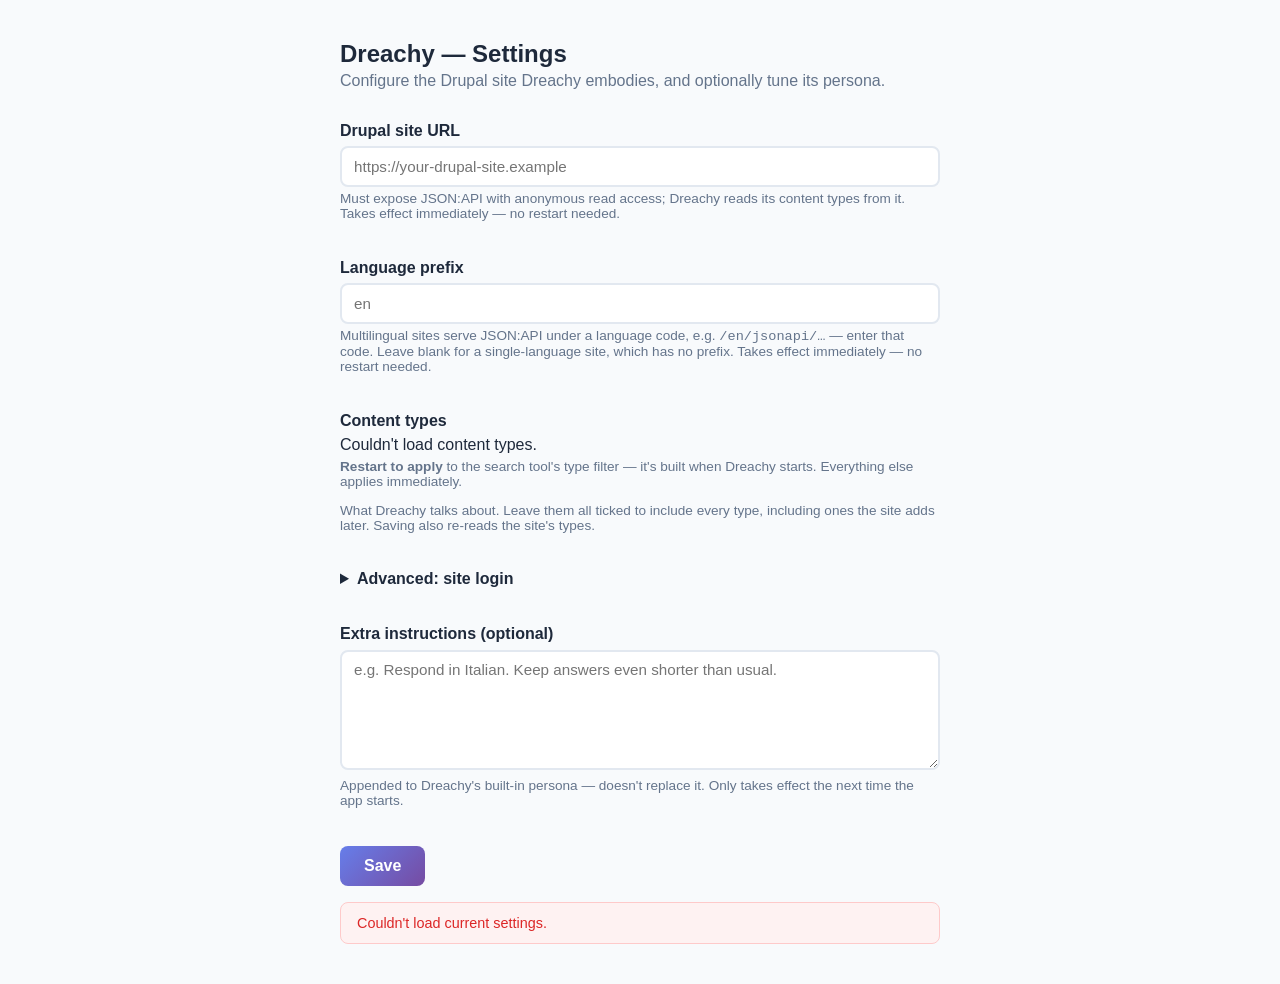
==== dreachy/static/index.html @ 60d21de6 "feat: settings page Advanced section for the optional site login Co-Authored-By: Claude Opus 5.5 <no" ====
<!doctype html>
<html lang="en">

<head>
	<meta charset="utf-8" />
	<meta name="viewport" content="width=device-width, initial-scale=1" />
	<title>Dreachy — Settings</title>
	<style>
		* {
			box-sizing: border-box;
		}

		body {
			font-family: -apple-system, BlinkMacSystemFont, "Segoe UI", Roboto, sans-serif;
			max-width: 640px;
			margin: 40px auto;
			padding: 0 20px;
			color: #1e293b;
			background: #f8fafc;
		}

		h1 {
			font-size: 1.5rem;
			margin-bottom: 0.25rem;
		}

		p.subtitle {
			color: #64748b;
			margin-top: 0;
			margin-bottom: 2rem;
		}

		label {
			display: block;
			font-weight: 600;
			margin-bottom: 0.4rem;
		}

		.hint {
			font-weight: 400;
			color: #64748b;
			font-size: 0.85rem;
			margin-top: 0.3rem;
		}

		input[type="url"],
		textarea {
			width: 100%;
			padding: 0.6rem 0.75rem;
			border: 2px solid #e2e8f0;
			border-radius: 8px;
			font-size: 0.95rem;
			font-family: inherit;
		}

		input[type="url"]:focus,
		textarea:focus {
			outline: none;
			border-color: #667eea;
		}

		textarea {
			min-height: 120px;
			resize: vertical;
		}

		fieldset {
			border: none;
			padding: 0;
			margin: 0 0 1.5rem 0;
		}

		legend {
			font-weight: 600;
			margin-bottom: 0.4rem;
			padding: 0;
		}

		.type-option {
			display: flex;
			align-items: center;
			gap: 0.5rem;
			font-weight: 400;
			margin-bottom: 0.3rem;
		}

		details {
			margin: 0 0 1.5rem 0;
		}

		summary {
			font-weight: 600;
			cursor: pointer;
			margin-bottom: 0.8rem;
		}

		input[type="text"],
		input[type="password"],
		select {
			width: 100%;
			padding: 0.6rem 0.75rem;
			border: 2px solid #e2e8f0;
			border-radius: 8px;
			font-size: 0.95rem;
			font-family: inherit;
		}

		button {
			background: linear-gradient(135deg, #667eea, #764ba2);
			color: white;
			border: none;
			padding: 0.7rem 1.5rem;
			border-radius: 8px;
			font-size: 1rem;
			font-weight: 600;
			cursor: pointer;
		}

		button:disabled {
			opacity: 0.6;
			cursor: not-allowed;
		}

		#status {
			margin-top: 1rem;
			padding: 0.75rem 1rem;
			border-radius: 8px;
			font-size: 0.9rem;
			display: none;
		}

		#status.success {
			display: block;
			background: #dcfce7;
			color: #166534;
			border: 1px solid #bbf7d0;
		}

		#status.error {
			display: block;
			background: #fef2f2;
			color: #dc2626;
			border: 1px solid #fecaca;
		}
	</style>
</head>

<body>
	<h1>Dreachy — Settings</h1>
	<p class="subtitle">Configure the Drupal site Dreachy embodies, and optionally tune its persona.</p>

	<form id="config-form">
		<fieldset>
			<label for="base_url">Drupal site URL</label>
			<input type="url" id="base_url" placeholder="https://your-drupal-site.example" required />
			<p class="hint">Must expose JSON:API with anonymous read access; Dreachy reads its content types
				from it. Takes effect immediately — no restart needed.</p>
		</fieldset>

		<fieldset>
			<label for="language_prefix">Language prefix</label>
			<input type="text" id="language_prefix" placeholder="en" />
			<p class="hint">Multilingual sites serve JSON:API under a language code, e.g.
				<code>/en/jsonapi/…</code> — enter that code. Leave blank for a single-language site, which
				has no prefix. Takes effect immediately — no restart needed.</p>
		</fieldset>

		<fieldset>
			<legend>Content types</legend>
			<div id="types">
				<p class="hint">Loading…</p>
			</div>
			<p class="hint"><strong>Restart to apply</strong> to the search tool's type filter — it's built when
				Dreachy starts. Everything else applies immediately.</p>
			<p class="hint">What Dreachy talks about. Leave them all ticked to include every type, including ones
				the site adds later. Saving also re-reads the site's types.</p>
		</fieldset>

		<details id="advanced">
			<summary>Advanced: site login</summary>
			<fieldset>
				<label for="auth_mode">Login</label>
				<select id="auth_mode">
					<option value="none">None — anonymous (default)</option>
					<option value="oauth">OAuth client credentials</option>
				</select>
				<p class="hint">Only needed if the content Dreachy should read isn't public. See
					<code>docs/drupal-setup.md</code> for creating the OAuth client on the site.</p>
			</fieldset>
			<fieldset>
				<label for="oauth_client_id">Client ID</label>
				<input type="text" id="oauth_client_id" autocomplete="off" />
			</fieldset>
			<fieldset>
				<label for="oauth_client_secret">Client secret</label>
				<input type="password" id="oauth_client_secret" autocomplete="new-password" placeholder="Not set" />
				<label class="type-option"><input type="checkbox" id="oauth_clear_secret" /> Remove the saved
					secret</label>
				<p class="hint">Write-only: a saved secret is never shown here. Leave the field blank to keep it.</p>
			</fieldset>
			<p class="hint" id="auth_status"></p>
		</details>

		<fieldset>
			<label for="extra_instructions">Extra instructions (optional)</label>
			<textarea id="extra_instructions"
				placeholder="e.g. Respond in Italian. Keep answers even shorter than usual."></textarea>
			<p class="hint">Appended to Dreachy's built-in persona — doesn't replace it. Only takes effect the next
				time the app starts.</p>
		</fieldset>

		<button type="submit" id="save-btn">Save</button>
	</form>

	<div id="status"></div>

	<script>
		const form = document.getElementById("config-form");
		const baseUrlInput = document.getElementById("base_url");
		const extraInstructionsInput = document.getElementById("extra_instructions");
		const languagePrefixInput = document.getElementById("language_prefix");
		const statusEl = document.getElementById("status");
		const saveBtn = document.getElementById("save-btn");
		const typesEl = document.getElementById("types");
		// True only while the boxes show the site's own types. On the built-in
		// fallback, or when the URL/prefix is changed in this same save, the boxes
		// don't describe the site being saved, so the saved selection is left alone.
		let typesFromSite = false;
		let loadedBaseUrl = "";
		let loadedLocale = "";

		const authModeInput = document.getElementById("auth_mode");
		const clientIdInput = document.getElementById("oauth_client_id");
		const clientSecretInput = document.getElementById("oauth_client_secret");
		const clearSecretInput = document.getElementById("oauth_clear_secret");
		const authStatusEl = document.getElementById("auth_status");

		async function loadAuth() {
			try {
				const data = await (await fetch("/api/auth")).json();
				authModeInput.value = data.auth;
				clientIdInput.value = data.client_id;
				clientSecretInput.value = "";
				clearSecretInput.checked = false;
				clientSecretInput.placeholder = data.client_secret_set ? "Saved — leave blank to keep it" : "Not set";
				authStatusEl.textContent = data.auth === "oauth" && !data.active
					? "OAuth is selected but the client ID or secret is missing, so Dreachy is using anonymous access."
					: "";
				if (data.auth === "oauth") document.getElementById("advanced").open = true;
			} catch (e) {
				authStatusEl.textContent = "Couldn't load the login settings.";
			}
		}

		async function saveAuth() {
			const resp = await fetch("/api/auth", {
				method: "POST",
				headers: { "Content-Type": "application/json" },
				body: JSON.stringify({
					auth: authModeInput.value,
					client_id: clientIdInput.value,
					client_secret: clientSecretInput.value || null,
					clear_client_secret: clearSecretInput.checked,
				}),
			});
			if (!resp.ok) throw new Error("couldn't save the login settings");
		}

		async function loadTypes() {
			typesFromSite = false;
			try {
				const resp = await fetch("/api/schema");
				const data = await resp.json();
				const rows = data.types.map((type) => {
					const row = document.createElement("label");
					row.className = "type-option";
					const box = document.createElement("input");
					box.type = "checkbox";
					box.value = type.id;
					box.checked = type.enabled;
					box.disabled = !data.discovered;
					// A text node, never innerHTML: labels come from the site.
					row.append(box, document.createTextNode(`${type.label} (${type.id})`));
					return row;
				});
				if (!data.discovered) {
					const note = document.createElement("p");
					note.className = "hint";
					note.textContent = "Couldn't read content types from the site, so Dreachy is using its "
						+ "built-in defaults. Check the site URL, then save to try again.";
					rows.unshift(note);
				}
				typesEl.replaceChildren(...rows);
				typesFromSite = data.discovered;
			} catch (e) {
				typesEl.textContent = "Couldn't load content types.";
			}
		}

		function selectedTypes() {
			if (!typesFromSite) return null;
			if (baseUrlInput.value !== loadedBaseUrl || languagePrefixInput.value !== loadedLocale) return null;
			const boxes = [...typesEl.querySelectorAll("input[type=checkbox]")];
			const ticked = boxes.filter((box) => box.checked).map((box) => box.value);
			// All ticked (or none) means every type, including ones the site adds later.
			return ticked.length === boxes.length ? [] : ticked;
		}

		function showStatus(message, isError) {
			statusEl.textContent = message;
			statusEl.className = isError ? "error" : "success";
		}

		async function loadConfig() {
			try {
				const resp = await fetch("/api/config");
				const data = await resp.json();
				baseUrlInput.value = data.base_url || "";
				extraInstructionsInput.value = data.extra_instructions || "";
				// Empty is a real setting (no prefix), so don't fall back to a default here.
				languagePrefixInput.value = data.locale ?? "";
				loadedBaseUrl = baseUrlInput.value;
				loadedLocale = languagePrefixInput.value;
			} catch (e) {
				showStatus("Couldn't load current settings.", true);
			}
		}

		form.addEventListener("submit", async (e) => {
			e.preventDefault();
			saveBtn.disabled = true;
			try {
				const resp = await fetch("/api/config", {
					method: "POST",
					headers: { "Content-Type": "application/json" },
					body: JSON.stringify({
						base_url: baseUrlInput.value,
						extra_instructions: extraInstructionsInput.value,
						locale: languagePrefixInput.value,
						types: selectedTypes(),
					}),
				});
				const data = await resp.json();
				if (!resp.ok) throw new Error(data.detail || "Save failed");
				await saveAuth();
				await loadAuth();
				loadedBaseUrl = baseUrlInput.value;
				loadedLocale = languagePrefixInput.value;
				showStatus(
					"Saved. Site settings are active immediately; instruction changes apply next time Dreachy starts.",
					false
				);
				await loadTypes();
			} catch (e) {
				showStatus("Couldn't save settings: " + e.message, true);
			} finally {
				saveBtn.disabled = false;
			}
		});

		loadConfig();
		loadAuth();
		loadTypes();
	</script>
</body>

</html>
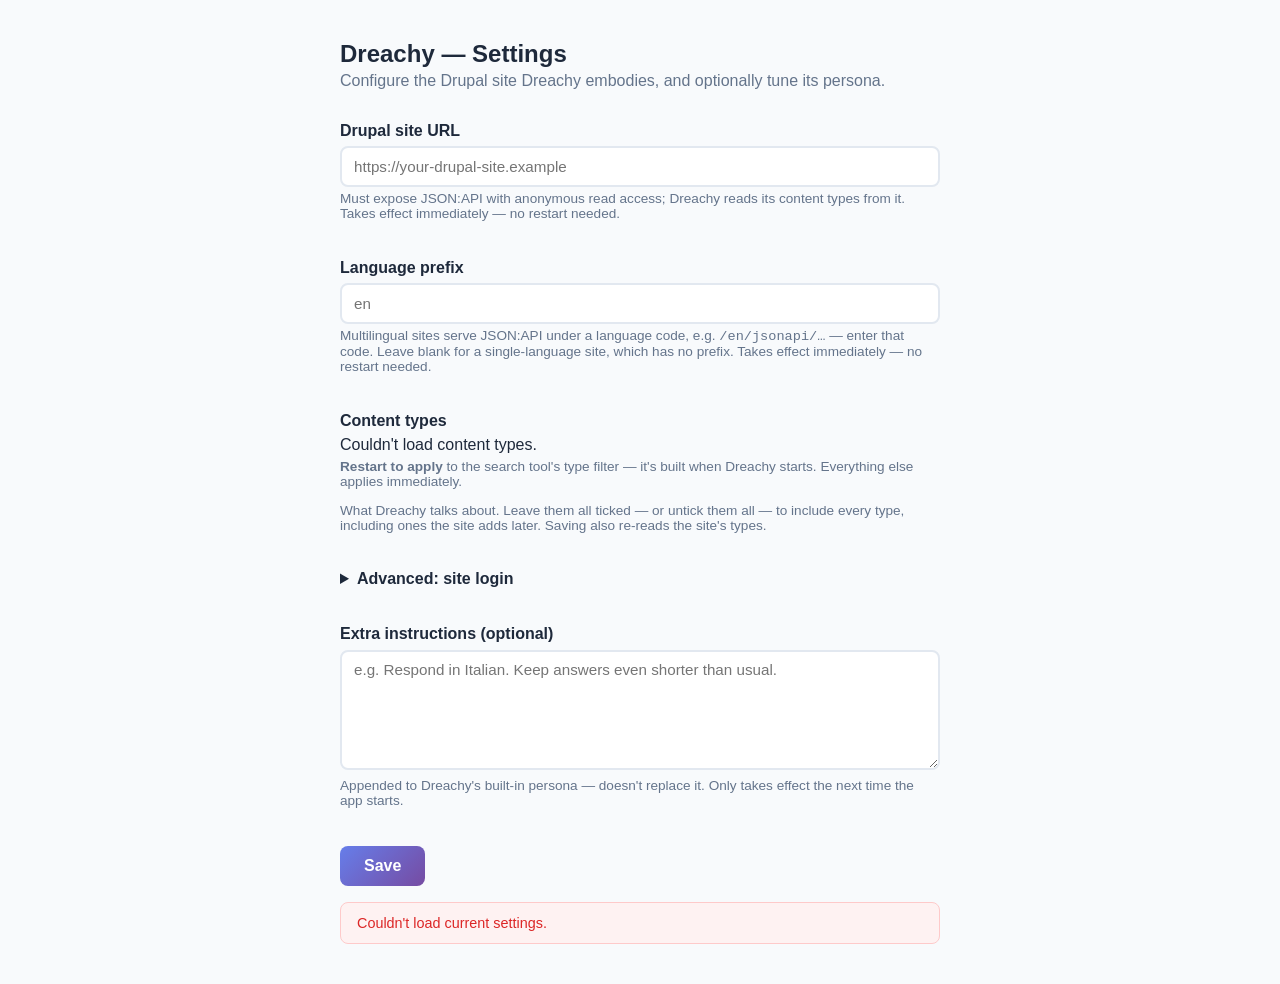
==== commit fe22a054: "fix: truthful login status, secrets survive whitespace and restarts, refused login told apart on the" ====
--- a/dreachy/static/index.html
+++ b/dreachy/static/index.html
@@ -172,8 +172,8 @@
 			</div>
 			<p class="hint"><strong>Restart to apply</strong> to the search tool's type filter — it's built when
 				Dreachy starts. Everything else applies immediately.</p>
-			<p class="hint">What Dreachy talks about. Leave them all ticked to include every type, including ones
-				the site adds later. Saving also re-reads the site's types.</p>
+			<p class="hint">What Dreachy talks about. Leave them all ticked — or untick them all — to include every
+				type, including ones the site adds later. Saving also re-reads the site's types.</p>
 		</fieldset>
 
 		<details id="advanced">
@@ -198,6 +198,12 @@
 					secret</label>
 				<p class="hint">Write-only: a saved secret is never shown here. Leave the field blank to keep it.</p>
 			</fieldset>
+			<fieldset>
+				<label for="oauth_scope">Scope (optional)</label>
+				<input type="text" id="oauth_scope" autocomplete="off" placeholder="The OAuth client's default scope" />
+				<p class="hint">Leave blank to use the scope set as the default on the site's OAuth client — the
+					usual setup. Fill in only to ask for a specific scope by name.</p>
+			</fieldset>
 			<p class="hint" id="auth_status"></p>
 		</details>
 
@@ -232,14 +238,20 @@
 		const authModeInput = document.getElementById("auth_mode");
 		const clientIdInput = document.getElementById("oauth_client_id");
 		const clientSecretInput = document.getElementById("oauth_client_secret");
+		const scopeInput = document.getElementById("oauth_scope");
 		const clearSecretInput = document.getElementById("oauth_clear_secret");
 		const authStatusEl = document.getElementById("auth_status");
+		// True only once the login section shows what's saved. Until then its
+		// fields hold blank defaults, and saving them would wipe a working login.
+		let authLoaded = false;
 
 		async function loadAuth() {
+			authLoaded = false;
 			try {
 				const data = await (await fetch("/api/auth")).json();
 				authModeInput.value = data.auth;
 				clientIdInput.value = data.client_id;
+				scopeInput.value = data.scope;
 				clientSecretInput.value = "";
 				clearSecretInput.checked = false;
 				clientSecretInput.placeholder = data.client_secret_set ? "Saved — leave blank to keep it" : "Not set";
@@ -247,18 +259,21 @@
 					? "OAuth is selected but the client ID or secret is missing, so Dreachy is using anonymous access."
 					: "";
 				if (data.auth === "oauth") document.getElementById("advanced").open = true;
+				authLoaded = true;
 			} catch (e) {
 				authStatusEl.textContent = "Couldn't load the login settings.";
 			}
 		}
 
 		async function saveAuth() {
+			if (!authLoaded) return; // never send fields that didn't load
 			const resp = await fetch("/api/auth", {
 				method: "POST",
 				headers: { "Content-Type": "application/json" },
 				body: JSON.stringify({
 					auth: authModeInput.value,
 					client_id: clientIdInput.value,
+					scope: scopeInput.value,
 					client_secret: clientSecretInput.value || null,
 					clear_client_secret: clearSecretInput.checked,
 				}),
@@ -284,10 +299,14 @@
 					return row;
 				});
 				if (!data.discovered) {
+					const status = await (await fetch("/api/status")).json();
 					const note = document.createElement("p");
 					note.className = "hint";
-					note.textContent = "Couldn't read content types from the site, so Dreachy is using its "
-						+ "built-in defaults. Check the site URL, then save to try again.";
+					note.textContent = status.problem === "login_refused"
+						? "The site refused Dreachy's login, so it's using its built-in defaults. Check the "
+							+ "client ID and secret under Advanced, then save to try again."
+						: "Couldn't read content types from the site, so Dreachy is using its "
+							+ "built-in defaults. Check the site URL, then save to try again.";
 					rows.unshift(note);
 				}
 				typesEl.replaceChildren(...rows);
@@ -344,6 +363,11 @@
 				if (!resp.ok) throw new Error(data.detail || "Save failed");
 				await saveAuth();
 				await loadAuth();
+				if (data.login_cleared) {
+					authStatusEl.textContent = "The site URL changed, so the previous site's login was removed. "
+						+ "Enter the new site's client ID and secret under Advanced, if it needs one.";
+					document.getElementById("advanced").open = true;
+				}
 				loadedBaseUrl = baseUrlInput.value;
 				loadedLocale = languagePrefixInput.value;
 				showStatus(
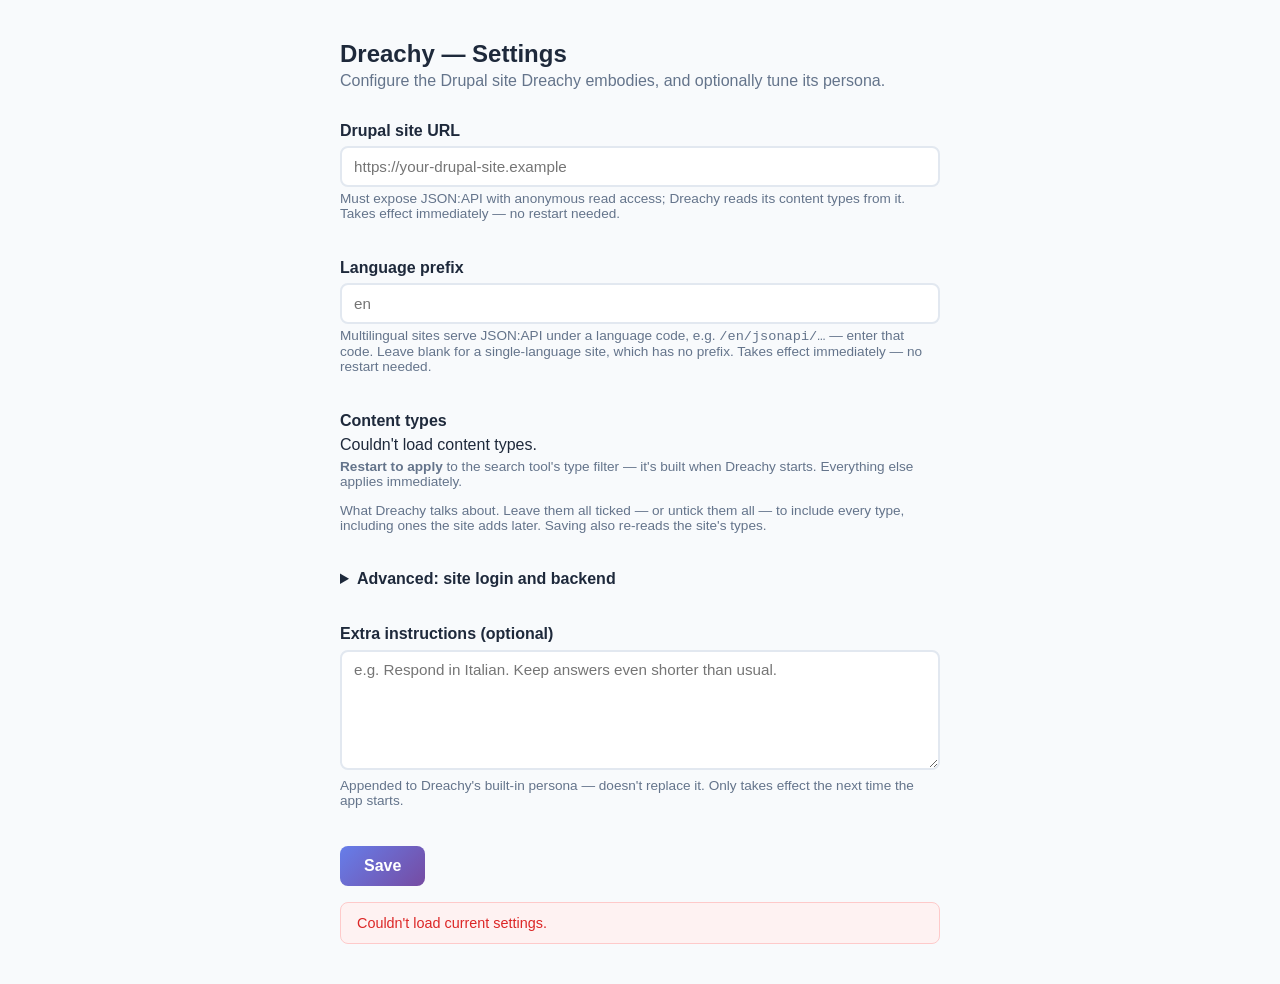
==== commit 41f7814d: "feat: choose JSON:API or MCP on the settings page DREACHY_BACKEND picks the backend; MCP endpoint, s" ====
--- a/dreachy/static/index.html
+++ b/dreachy/static/index.html
@@ -177,7 +177,7 @@
 		</fieldset>
 
 		<details id="advanced">
-			<summary>Advanced: site login</summary>
+			<summary>Advanced: site login and backend</summary>
 			<fieldset>
 				<label for="auth_mode">Login</label>
 				<select id="auth_mode">
@@ -204,6 +204,45 @@
 				<p class="hint">Leave blank to use the scope set as the default on the site's OAuth client — the
 					usual setup. Fill in only to ask for a specific scope by name.</p>
 			</fieldset>
+			<fieldset>
+				<label for="note_type">Save dictated notes as</label>
+				<select id="note_type">
+					<option value="">The first content type Dreachy talks about</option>
+				</select>
+				<p class="hint" id="editorial_status"></p>
+			</fieldset>
+			<fieldset>
+				<label for="backend">Talk to the site through</label>
+				<select id="backend">
+					<option value="jsonapi">JSON:API (default)</option>
+					<option value="mcp">The site's MCP server</option>
+				</select>
+				<p class="hint">MCP needs the site login above and the <code>mcp_server</code> module on the site; it
+					searches by meaning rather than by title. Tools change only when Dreachy next starts.</p>
+			</fieldset>
+			<fieldset class="mcp-only">
+				<label for="mcp_endpoint">MCP endpoint (optional)</label>
+				<input type="url" id="mcp_endpoint" placeholder="The site address + /mcp" />
+				<p class="hint">Must be on the site's own address: Dreachy's site login goes with every request.</p>
+			</fieldset>
+			<fieldset class="mcp-only">
+				<label for="mcp_search_index">Search index</label>
+				<input type="text" id="mcp_search_index" autocomplete="off" placeholder="e.g. content_vector" />
+				<p class="hint">The Search API index the site's MCP search tool should use for content.</p>
+			</fieldset>
+			<fieldset class="mcp-only">
+				<label for="mcp_bundles">Content types (optional)</label>
+				<input type="text" id="mcp_bundles" autocomplete="off" placeholder="All types that have content" />
+				<p class="hint">Machine names, comma-separated. Left blank, Dreachy finds the types that have content —
+					a type with none yet is invisible until it has some.</p>
+			</fieldset>
+			<fieldset class="mcp-only">
+				<label for="mcp_extra_tools">Extra site actions (optional)</label>
+				<input type="text" id="mcp_extra_tools" autocomplete="off" placeholder="None" />
+				<p class="hint">MCP tool names Dreachy may use on request, comma-separated. Anything that publishes,
+					sets the homepage, deletes or discards is never used, whatever is listed here.</p>
+			</fieldset>
+			<p class="hint" id="backend_status"></p>
 			<p class="hint" id="auth_status"></p>
 		</details>
 
@@ -279,6 +318,100 @@
 				}),
 			});
 			if (!resp.ok) throw new Error("couldn't save the login settings");
+		}
+
+		const noteTypeInput = document.getElementById("note_type");
+		const editorialStatusEl = document.getElementById("editorial_status");
+		let editorialLoaded = false;
+
+		async function loadEditorial() {
+			editorialLoaded = false;
+			try {
+				const [editorial, schema] = await Promise.all([
+					(await fetch("/api/editorial")).json(),
+					(await fetch("/api/schema")).json(),
+				]);
+				noteTypeInput.replaceChildren(noteTypeInput.options[0]);
+				for (const type of schema.types) {
+					const option = document.createElement("option");
+					option.value = type.id;
+					option.textContent = `${type.label} (${type.id})`; // text, never HTML: labels come from the site
+					noteTypeInput.append(option);
+				}
+				noteTypeInput.value = editorial.note_type;
+				editorialStatusEl.textContent = editorial.available
+					? "Editing is on: Dreachy can list pending content and save notes as drafts."
+					: "Editing is off. It turns on at start when the site login works (restart to apply).";
+				editorialLoaded = true;
+			} catch (e) {
+				editorialStatusEl.textContent = "Couldn't load the editing settings.";
+			}
+		}
+
+		async function saveEditorial() {
+			if (!editorialLoaded) return; // never send a value that didn't load
+			const resp = await fetch("/api/editorial", {
+				method: "POST",
+				headers: { "Content-Type": "application/json" },
+				body: JSON.stringify({ note_type: noteTypeInput.value }),
+			});
+			if (!resp.ok) throw new Error("couldn't save the editing settings");
+		}
+
+		const backendInput = document.getElementById("backend");
+		const mcpEndpointInput = document.getElementById("mcp_endpoint");
+		const mcpSearchIndexInput = document.getElementById("mcp_search_index");
+		const mcpBundlesInput = document.getElementById("mcp_bundles");
+		const mcpExtraToolsInput = document.getElementById("mcp_extra_tools");
+		const backendStatusEl = document.getElementById("backend_status");
+		let backendLoaded = false;
+
+		function splitNames(value) {
+			return value.split(",").map((name) => name.trim()).filter(Boolean);
+		}
+
+		function showMcpFields() {
+			for (const el of document.querySelectorAll(".mcp-only")) el.hidden = backendInput.value !== "mcp";
+		}
+		backendInput.addEventListener("change", showMcpFields);
+
+		async function loadBackend() {
+			backendLoaded = false;
+			try {
+				const data = await (await fetch("/api/backend")).json();
+				backendInput.value = data.backend;
+				mcpEndpointInput.value = data.mcp_endpoint;
+				mcpSearchIndexInput.value = data.mcp_search_index;
+				mcpBundlesInput.value = data.mcp_bundles.join(", ");
+				mcpExtraToolsInput.value = data.mcp_extra_tools.join(", ");
+				showMcpFields();
+				backendStatusEl.textContent = data.active === "mcp"
+					? "Dreachy is reading the site through its MCP server."
+					: "Dreachy is reading the site through JSON:API.";
+				if (data.backend === "mcp") document.getElementById("advanced").open = true;
+				backendLoaded = true;
+			} catch (e) {
+				backendStatusEl.textContent = "Couldn't load the backend settings.";
+			}
+		}
+
+		async function saveBackend() {
+			if (!backendLoaded) return; // never send fields that didn't load
+			const resp = await fetch("/api/backend", {
+				method: "POST",
+				headers: { "Content-Type": "application/json" },
+				body: JSON.stringify({
+					backend: backendInput.value,
+					mcp_endpoint: mcpEndpointInput.value,
+					mcp_search_index: mcpSearchIndexInput.value,
+					mcp_bundles: splitNames(mcpBundlesInput.value),
+					mcp_extra_tools: splitNames(mcpExtraToolsInput.value),
+				}),
+			});
+			if (!resp.ok) {
+				const data = await resp.json().catch(() => ({}));
+				throw new Error(data.detail || "couldn't save the backend settings");
+			}
 		}
 
 		async function loadTypes() {
@@ -363,6 +496,10 @@
 				if (!resp.ok) throw new Error(data.detail || "Save failed");
 				await saveAuth();
 				await loadAuth();
+				await saveBackend();
+				await loadBackend();
+				await saveEditorial();
+				await loadEditorial();
 				if (data.login_cleared) {
 					authStatusEl.textContent = "The site URL changed, so the previous site's login was removed. "
 						+ "Enter the new site's client ID and secret under Advanced, if it needs one.";
@@ -384,6 +521,8 @@
 
 		loadConfig();
 		loadAuth();
+		loadBackend();
+		loadEditorial();
 		loadTypes();
 	</script>
 </body>
